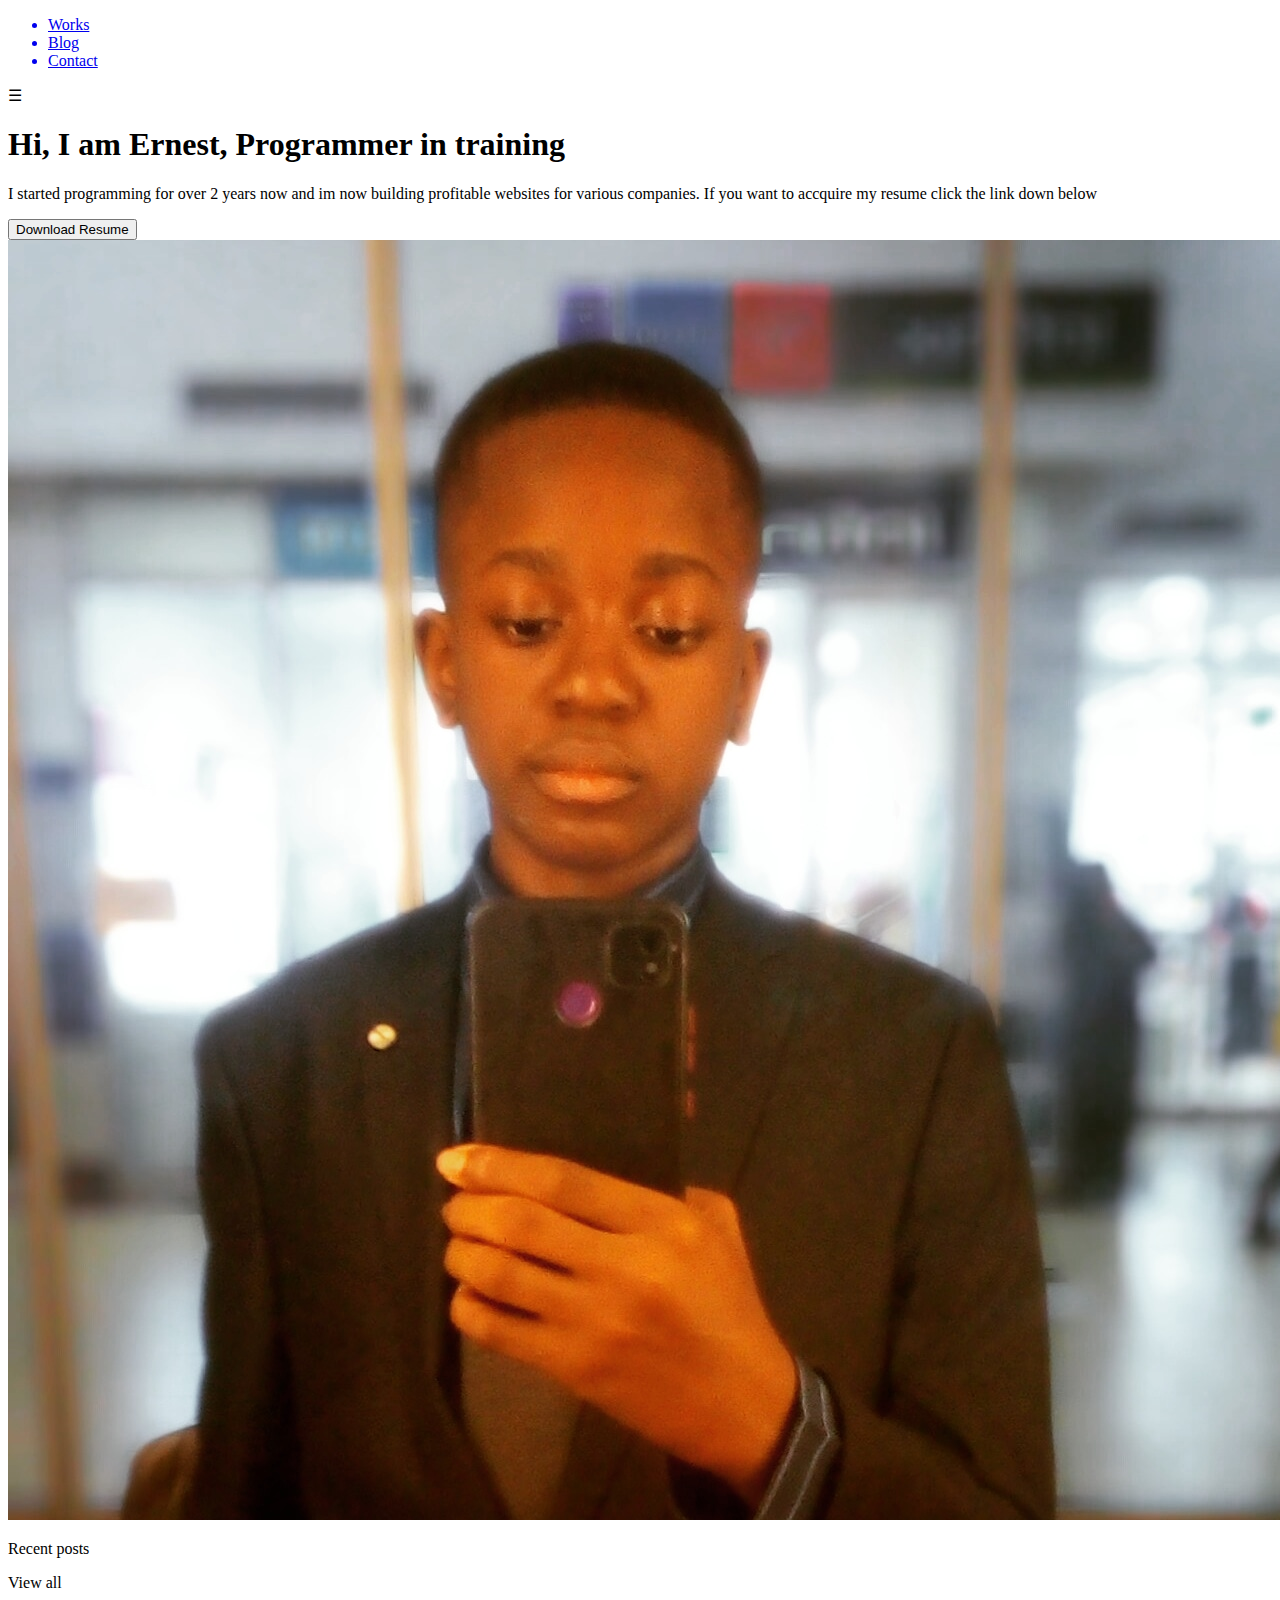
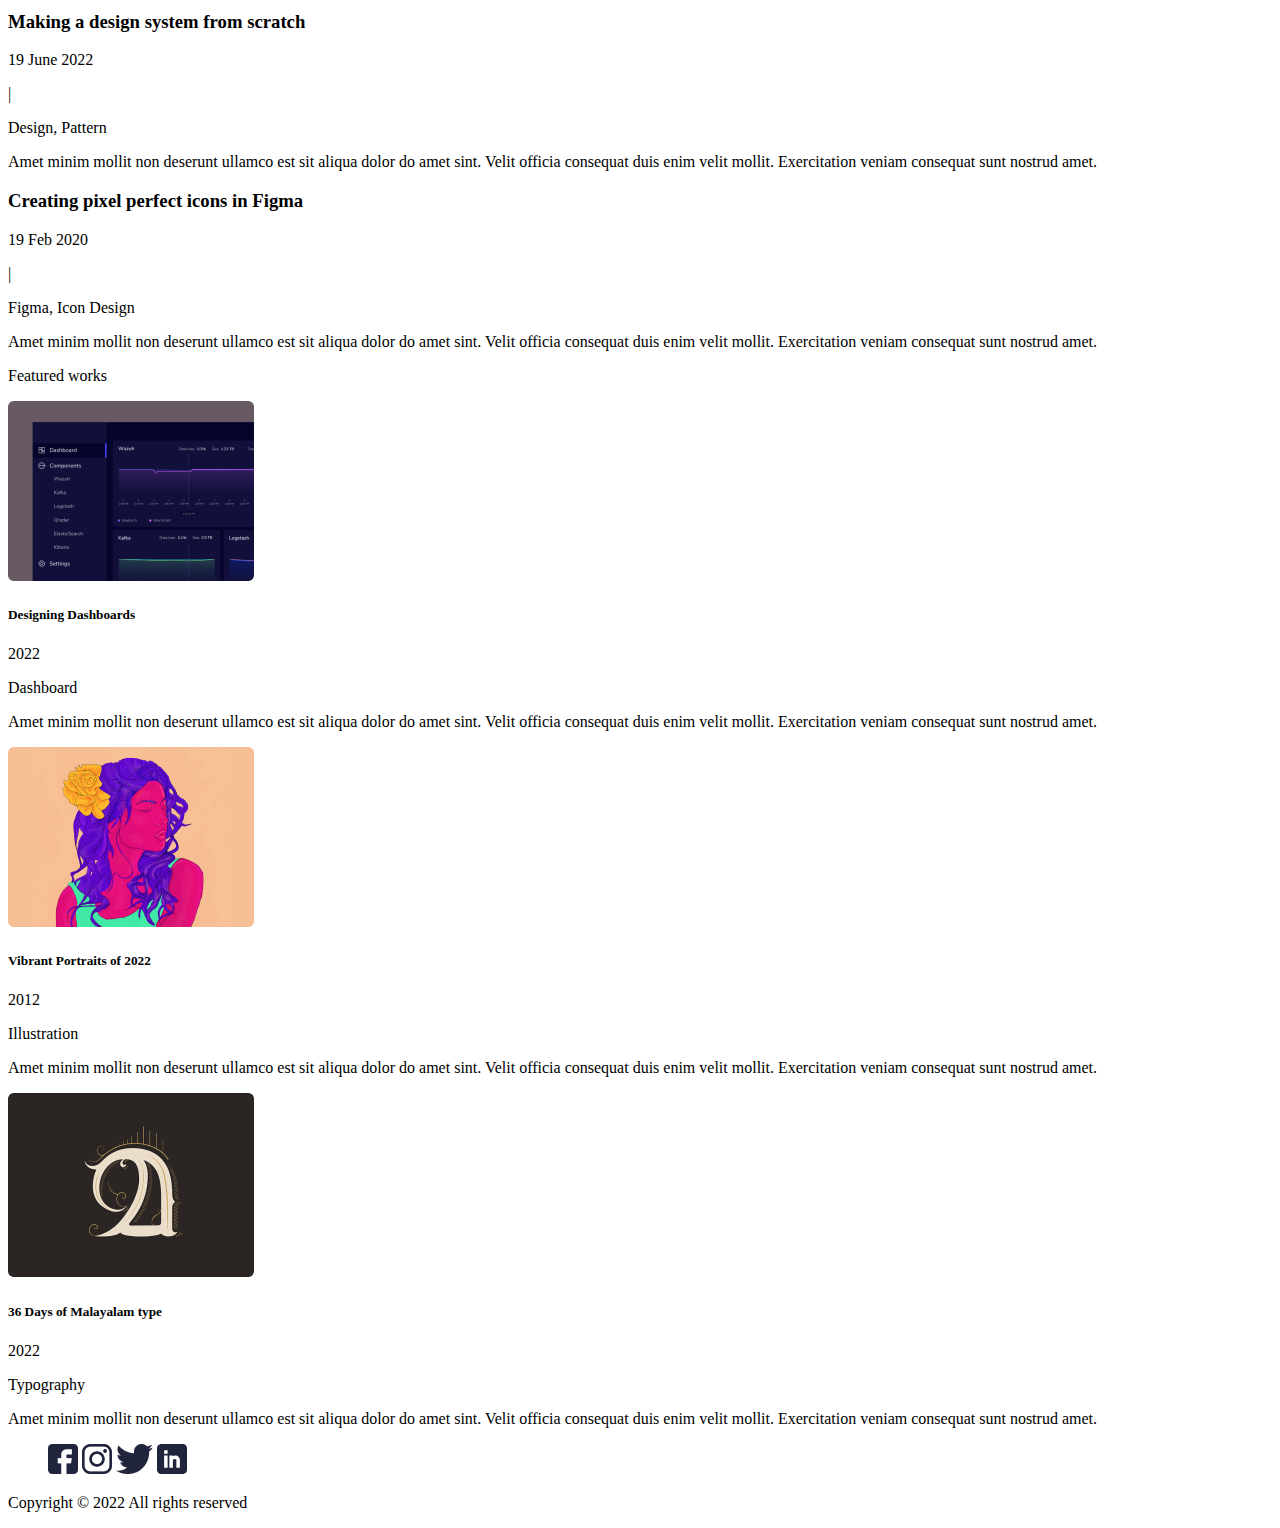
==== index.html @ 5328cf8f "changed name" ====
<!DOCTYPE html>
<html lang="en">

<head>
    <meta charset="utf-8" />
    <link rel="icon" href="%PUBLIC_URL%/favicon.ico" />
    <meta name="viewport" content="width=device-width, initial-scale=1" />
    <meta name="theme-color" content="#000000" />
    <meta name="description" content="" />
    <link rel="stylesheet" href="style.css" />
    <!-- GOOGLE FONT HEEBO   -->

    <link rel="preconnect" href="https://fonts.googleapis.com">
    <link rel="preconnect" href="https://fonts.gstatic.com" crossorigin>
    <link href="https://fonts.googleapis.com/css2?family=Heebo:wght@400;500;600;700&display=swap" rel="stylesheet">

    <title>Teen Devs</title>
    <link rel="shortcut icon" type="image/jpg" href="nesty.jpg"/>
</head>

<body>
    <header class="home-header container">
        <nav>
            <ul class="home-ul">
                <a href="#">
                    <li class="active">Works</li>
                </a>
                <a href="#blog">
                    <li>Blog</li>
                </a>
                <a href="#contact">
                    <li>Contact</li>
                </a>
            </ul>
        </nav>
    </header>

    <div class="hamburger-wrapper">
        <span class="hamburger">☰</span>
    </div>

    <!-- <main class="home-main"> -->

    <section class="sect-one container">
        <div>
            <h1 class="banner-head">Hi, I am Ernest, Programmer in training</h1>
            <p class="banner-p">I started programming for over 2 years now 
                and im now building profitable websites for various companies.
         If you want to accquire my resume click the link down below</p>
            <button id="banner-button">Download Resume</button>
        </div>
        <div>
            <img class="prof-img" src="Me.jpg" alt="profile" />
        </div>
    </section>

    <section class="sect-two">
        <div class="sect-two-head container">
            <p>Recent posts</p>
            <p>View all</p>
        </div>
        <div class="sect-two-wrapper container">
            <div>
                <div>
                    <h3>Making a design system from scratch</h3>
                </div>
                <div class="sect-two-date">
                    <p>19 June 2022</p>
                    <p> | </p>
                    <p>Design, Pattern</p>
                </div>
                <div>
                    <p>Amet minim mollit non deserunt ullamco est sit aliqua dolor do amet sint. Velit officia consequat
                        duis enim velit mollit. Exercitation veniam consequat sunt nostrud amet.</p>
                </div>
            </div>
            <div>
                <div>
                    <h3>Creating pixel perfect icons in Figma</h3>
                </div>
                <div class="sect-two-date">
                    <p>19 Feb 2020 </p>
                    <p> |</p>
                    <p>Figma, Icon Design</p>
                </div>
                <div>
                    <p>Amet minim mollit non deserunt ullamco est sit aliqua dolor do amet sint. Velit officia consequat
                        duis enim velit mollit. Exercitation veniam consequat sunt nostrud amet.</p>
                </div>
            </div>
        </div>
    </section>

    <section id="blog" class="sect-three container">
        <p>Featured works</p>
        <div>
            <div>
                <img class="sect-three-img" src="one.png" alt="dashboard" />
            </div>
            <div>
                <h5>Designing Dashboards</h5>
                <div class="sect-three-date">
                    <p>2022</p>
                    <p>Dashboard</p>
                </div>
                <p>Amet minim mollit non deserunt ullamco est sit aliqua dolor do amet sint. Velit officia consequat
                    duis enim velit mollit. Exercitation veniam consequat sunt nostrud amet.</p>
            </div>
        </div>
        <div>
            <div>
                <img class="sect-three-img" src="two.png" alt="girl" />
            </div>
            <div>
                <h5>Vibrant Portraits of 2022</h5>
                <div class="sect-three-date">
                    <p>2012</p>
                    <p>Illustration</p>
                </div>
                <p>Amet minim mollit non deserunt ullamco est sit aliqua dolor do amet sint. Velit officia consequat
                    duis enim velit mollit. Exercitation veniam consequat sunt nostrud amet.</p>
            </div>
        </div>

        <div>
            <div>
                <img class="sect-three-img" src="three.png" alt="a" />
            </div>
            <div>
                <h5>36 Days of Malayalam type</h5>
                <div class="sect-three-date">
                    <p>2022</p>
                    <p>Typography</p>
                </div>
                <p>Amet minim mollit non deserunt ullamco est sit aliqua dolor do amet sint. Velit officia consequat
                    duis enim velit mollit. Exercitation veniam consequat sunt nostrud amet.</p>
            </div>
        </div>
    </section>

    <!-- </main> -->


    <footer id="contact" class="footer">
        <ul>
            <a href="https://web.facebook.com" target="_blank"><img class="footer-icons" src="fb.png"
                    alt="facebook-icon" /></a>
            <a href="https://www.instagram.com/" target="_blank"><img class="footer-icons" src="insta.png"
                    alt="instagram-icon" /></a>
            <a href="https://twitter.com" target="_blank"><img class="footer-icons" src="twitter.png"
                    alt="twitter-icon" /></a>
            <a href="https://www.linkedin.com" target="_blank"><img class="footer-icons" src="Linkedin.png"
                    alt="linkedin-icon" /></a>
        </ul>

        <p>Copyright &copy; 2022 All rights reserved </p>
    </footer>
    <script src="./app.js" />
    <noscript>You need to enable JavaScript to run this app.</noscript>

</body>

</html>
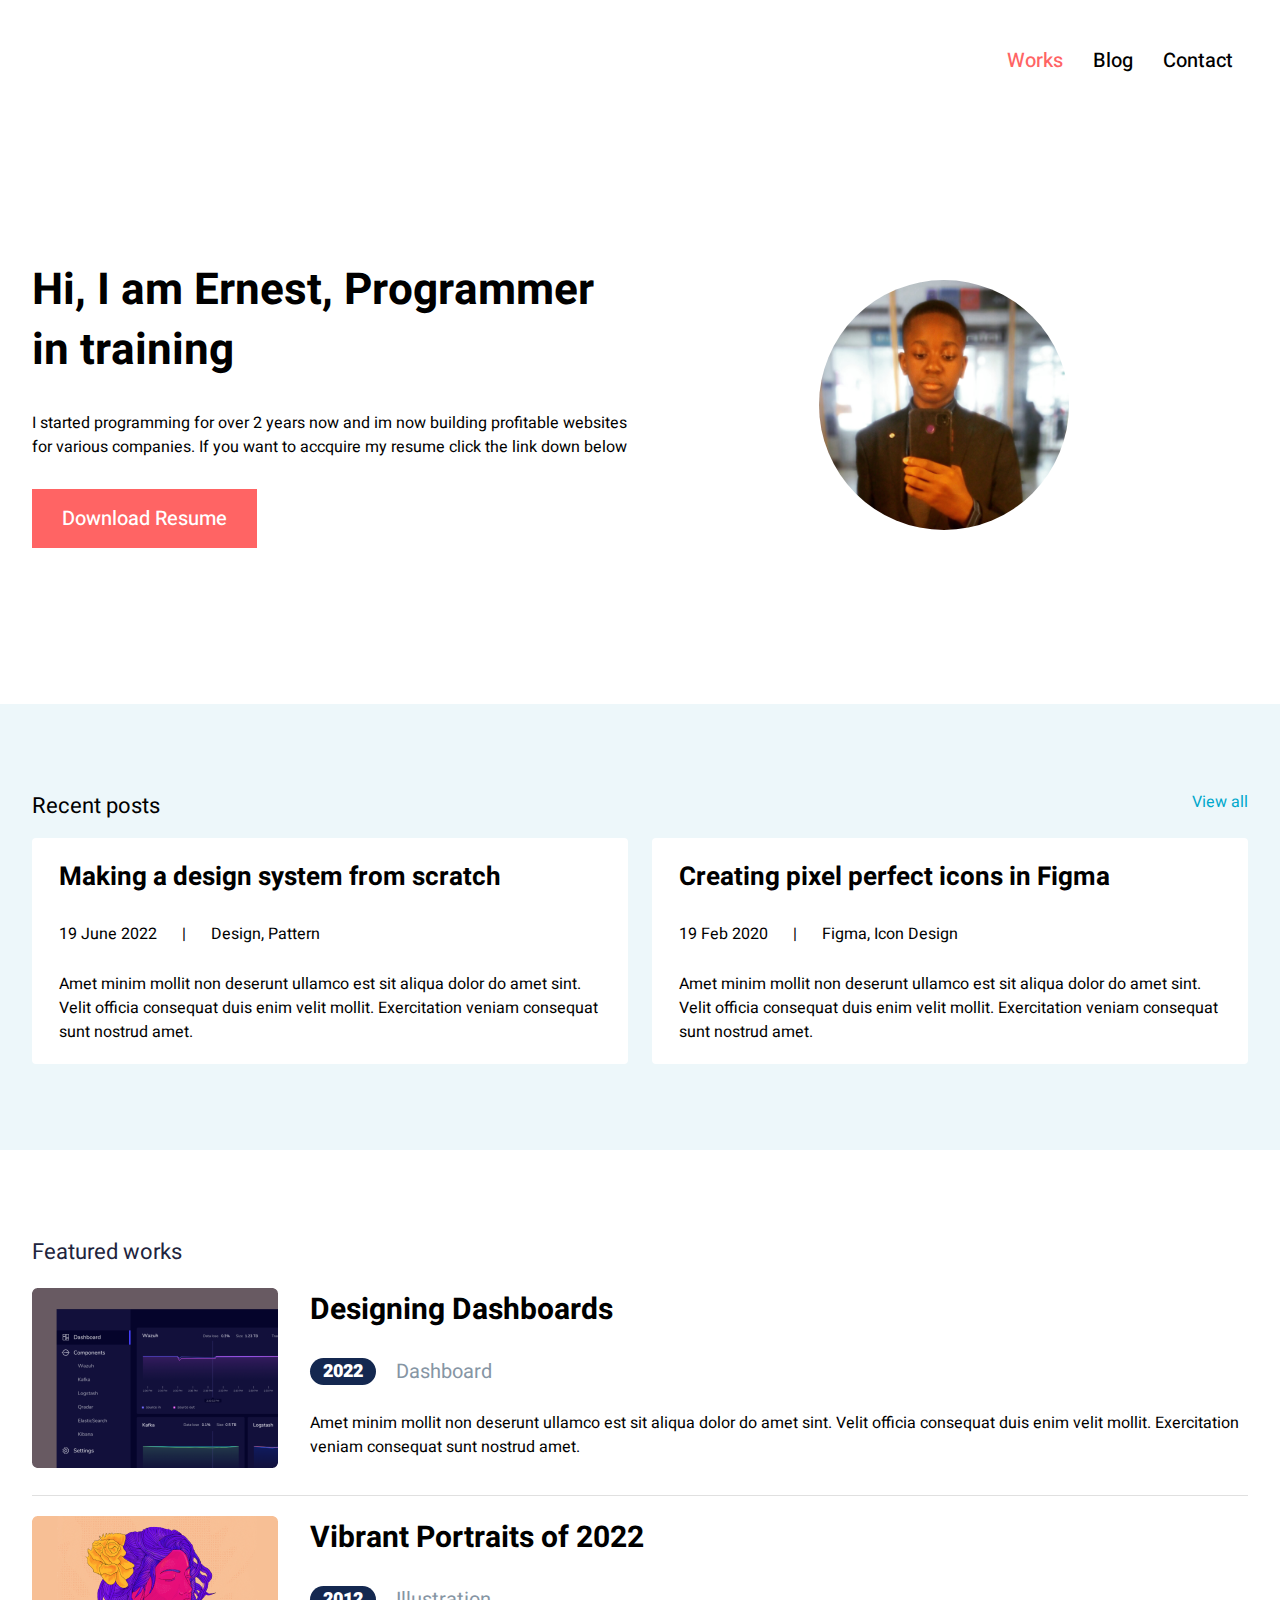
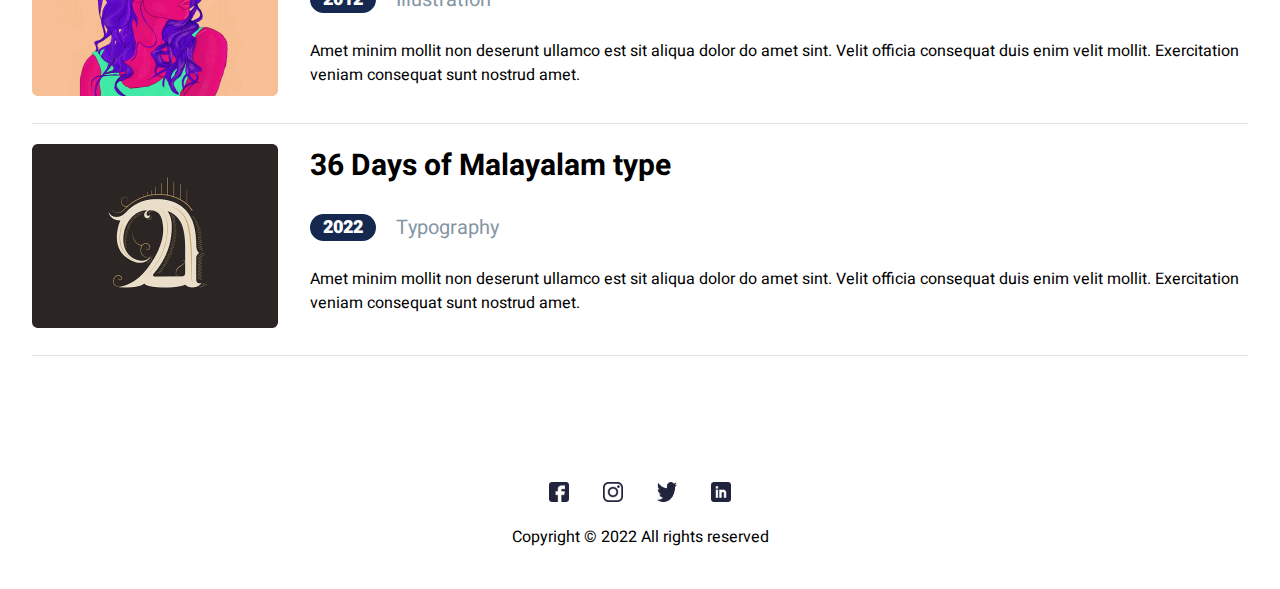
==== commit da8ce9fe: "changes" ====
--- a/index.html
+++ b/index.html
@@ -7,14 +7,14 @@
     <meta name="viewport" content="width=device-width, initial-scale=1" />
     <meta name="theme-color" content="#000000" />
     <meta name="description" content="" />
-    <link rel="stylesheet" href="style.css" />
+    <link rel="stylesheet" href="./hello.css" />
     <!-- GOOGLE FONT HEEBO   -->
 
     <link rel="preconnect" href="https://fonts.googleapis.com">
     <link rel="preconnect" href="https://fonts.gstatic.com" crossorigin>
     <link href="https://fonts.googleapis.com/css2?family=Heebo:wght@400;500;600;700&display=swap" rel="stylesheet">
 
-    <title>Teen Devs</title>
+    <title>My Portfolio</title>
     <link rel="shortcut icon" type="image/jpg" href="nesty.jpg"/>
 </head>
 
@@ -138,9 +138,6 @@
         </div>
     </section>
 
-    <!-- </main> -->
-
-
     <footer id="contact" class="footer">
         <ul>
             <a href="https://web.facebook.com" target="_blank"><img class="footer-icons" src="fb.png"
@@ -155,9 +152,6 @@
 
         <p>Copyright &copy; 2022 All rights reserved </p>
     </footer>
-    <script src="./app.js" />
-    <noscript>You need to enable JavaScript to run this app.</noscript>
 
 </body>
-
-</html>+</html>
--- a/hello.css
+++ b/hello.css
@@ -0,0 +1,380 @@
+html {
+    scroll-behavior: smooth;
+}
+
+body {
+    margin: 0;
+    font-family: -apple-system, BlinkMacSystemFont, 'Segoe UI', 'Roboto', 'Oxygen',
+        'Ubuntu', 'Cantarell', 'Fira Sans', 'Droid Sans', 'Helvetica Neue',
+        sans-serif;
+    font-size: 16px;
+    font-family: 'Heebo', sans-serif;
+    scroll-behavior: smooth;
+}
+
+body * {
+    transition: all 0.3s ease-in-out;
+    box-sizing: border-box;
+    margin: 0;
+    padding: 0;
+}
+
+.container {
+    width: 100%;
+    max-width: 1400px;
+    margin-inline: auto;
+    margin-block: 1rem;
+    padding-inline: 2rem;
+}
+
+#banner-button {
+    cursor: pointer;
+}
+
+#banner-button:hover {
+    background-color: #ff6464ba;
+}
+
+.hamburger {
+    display: none;
+}
+
+.home-header {
+    display: flex;
+    justify-content: end;
+    align-items: center;
+    padding-block: 30px;
+}
+
+.home-ul {
+    display: flex;
+}
+
+.active {
+    color: #FF6464 !important;
+}
+
+.home-ul>a {
+    display: inline;
+    padding: 0 15px;
+    font-size: 1.25rem;
+    font-weight: 500;
+    font-style: normal;
+    color: #000000;
+    list-style: none;
+    text-decoration: none;
+}
+
+.sect-one {
+    background-color: #fff;
+    display: flex;
+    justify-content: space-between;
+    /* padding: 70px 190px; */
+    padding-block: 70px;
+}
+
+.sect-one>div:nth-child(1) {
+    width: 50%;
+    padding: 70px 0;
+}
+
+.sect-one>div:nth-child(2) {
+    width: 50%;
+    display: flex;
+    justify-content: center;
+    align-items: center;
+}
+
+.banner-head {
+    font-size: 44px;
+    font-weight: 700;
+    line-height: 60px;
+    margin: 0;
+}
+
+.sect-one div>p {
+    margin: 30px 0;
+}
+
+.sect-one div>button {
+    background: #FF6464;
+    border-style: none;
+    padding: 15px 30px;
+    color: #fff;
+    font-family: Heebo;
+    font-size: 20px;
+    font-weight: 500;
+    line-height: 29px;
+}
+
+.prof-img {
+    width: 250px;
+    height: 250px;
+    object-fit: contain;
+    border-radius: 50%;
+}
+
+.sect-two {
+    background: #EDF7FA;
+    padding-block: 70px;
+}
+
+.sect-two-head {
+    display: flex;
+    justify-content: space-between;
+}
+
+.sect-two-head p:nth-child(2) {
+    font-style: normal;
+    font-weight: 400;
+    font-size: 16px;
+    line-height: 24px;
+    color: #00A8CC;
+}
+
+.sect-two-head p:nth-child(1) {
+    font-size: 22px;
+}
+
+.sect-two-wrapper {
+    display: flex;
+    justify-content: space-between;
+}
+
+.sect-two-wrapper>div {
+    background-color: #fff;
+    width: 49%;
+    padding: 20px 27px;
+    border-radius: 4px;
+}
+
+.sect-two-wrapper div>div h3 {
+    font-size: 26px;
+    font-weight: 700;
+    line-height: 38px;
+    margin: 0;
+}
+
+.sect-two-date p {
+    margin: 0;
+}
+
+.sect-two-date p:nth-child(even) {
+    padding: 0px 25px;
+}
+
+.sect-two-date {
+    display: flex;
+    margin: 26px 0;
+}
+
+.sect-three {
+    padding-block: 70px;
+}
+
+.sect-three>p {
+    font-family: 'Heebo';
+    font-style: normal;
+    font-weight: 400;
+    font-size: 22px;
+    color: #21243D;
+}
+
+.sect-three>div {
+    display: flex;
+    justify-content: space-between;
+    border-bottom: 1px solid #E0E0E0;
+    padding: 20px 0;
+}
+
+.sect-three>div>div:nth-child(1) {
+    width: auto;
+}
+
+.sect-three>div>div:nth-child(2) {
+    margin-inline-start: 2rem;
+    flex-grow: 1;
+    width: auto;
+}
+
+.sect-three-date {
+    display: flex;
+    align-items: center;
+    padding: 25px 0;
+}
+
+.sect-three>div h5 {
+    font-size: 30px;
+    font-weight: 700;
+    line-height: 44px;
+    margin: 0;
+}
+
+.sect-three>div p {
+    margin: 0;
+}
+
+.sect-three-date>p:nth-child(1) {
+    background: #142850;
+    border-radius: 16px;
+    color: #fff;
+    font-size: 18px;
+    font-weight: 900;
+    padding: 0px 13px;
+    margin-right: 20px;
+}
+
+.sect-three-date>p:nth-child(2) {
+    font-family: 'Heebo';
+    font-style: normal;
+    font-weight: 400;
+    font-size: 20px;
+    line-height: 29px;
+    color: #8695A4;
+}
+
+.footer {
+    display: flex;
+    flex-direction: column;
+    align-items: center;
+    padding: 40px 0;
+}
+
+.footer-icons {
+    margin: 0 15px;
+    width: 20px;
+    height: 20px;
+}
+
+.footer p {
+    margin-top: 1rem;
+}
+
+@media screen and (max-width: 992px) {
+
+    .sect-two-wrapper>div:nth-child(1),
+    .sect-two-wrapper>div:nth-child(2) {
+        margin: 5px 5px;
+    }
+}
+
+@media screen and (max-width: 576px) {
+    .home-header {
+        display: none;
+    }
+
+    .hamburger {
+        display: block;
+    }
+
+    .hamburger-wrapper {
+        display: flex;
+        justify-content: end;
+        width: 97%;
+    }
+
+    .sect-one {
+        flex-wrap: wrap;
+        width: 90%;
+        padding: 0px 0px;
+        margin: auto;
+        text-align: center;
+        position: relative;
+    }
+
+    .sect-one>div:nth-child(1) {
+        width: 100%;
+        padding: 0;
+        margin: 50px 0;
+        position: absolute;
+        top: 270px;
+        right: 0;
+    }
+
+    .sect-one>div:nth-child(2) {
+        width: 100%;
+        padding-top: 30px;
+    }
+
+    .banner-head {
+        font-family: 'Heebo';
+        font-size: 32px;
+        font-weight: 700;
+        line-height: 40px;
+    }
+
+    .sect-one div>p {
+        font-size: 16px;
+        font-weight: 400;
+        line-height: 24px;
+    }
+
+    .sect-one div>button {
+        background: #FF6464;
+        border-style: none;
+        padding: 15px 30px;
+        color: #fff;
+        font-size: 20px;
+        font-weight: 500;
+        border-radius: 2px;
+    }
+
+    .sect-two {
+        width: 100%;
+        padding: 10px 0;
+        margin-top: 390px;
+    }
+
+    .sect-two-wrapper {
+        flex-wrap: wrap;
+        width: 90%;
+        margin: auto;
+    }
+
+    .sect-two-wrapper>div:nth-child(1),
+    .sect-two-wrapper>div:nth-child(2) {
+        width: 100%;
+        margin: 10px 0;
+        border-radius: 4px;
+    }
+
+    .sect-two-wrapper div>div h3 {
+        font-size: 22px;
+    }
+
+    .sect-two-head>p:nth-child(2) {
+        display: none;
+    }
+
+    .sect-two-head {
+        justify-content: center;
+    }
+
+    .sect-three {
+        width: 90%;
+        padding: 0;
+        margin: auto;
+    }
+
+    .sect-three>div {
+        width: 100%;
+        flex-wrap: wrap;
+    }
+
+    .sect-three>div>div:nth-child(1) {
+        width: 100%;
+    }
+
+    .sect-three>div>div:nth-child(2) {
+        margin-inline-start: 0rem;
+    }
+
+    .sect-three-img {
+        width: 100%;
+    }
+
+    .footer {
+        padding-top: 170px;
+    }
+
+}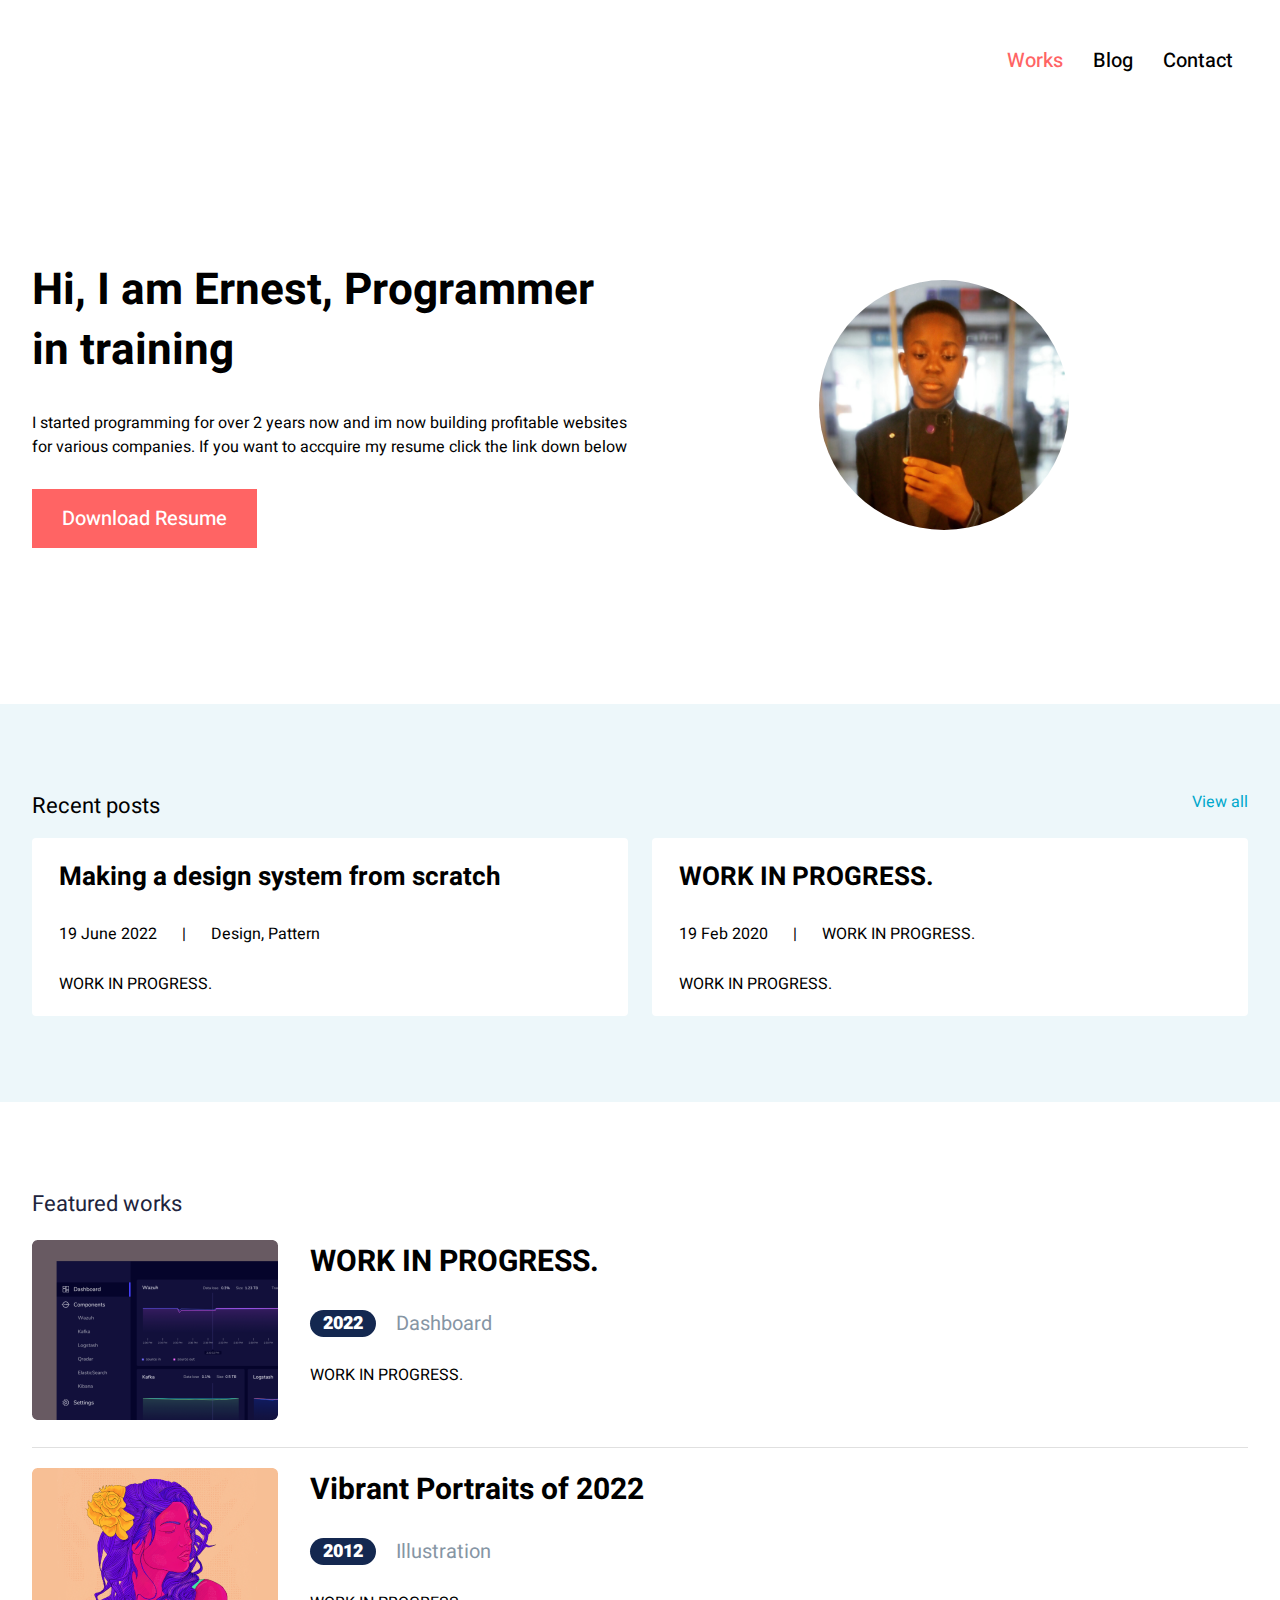
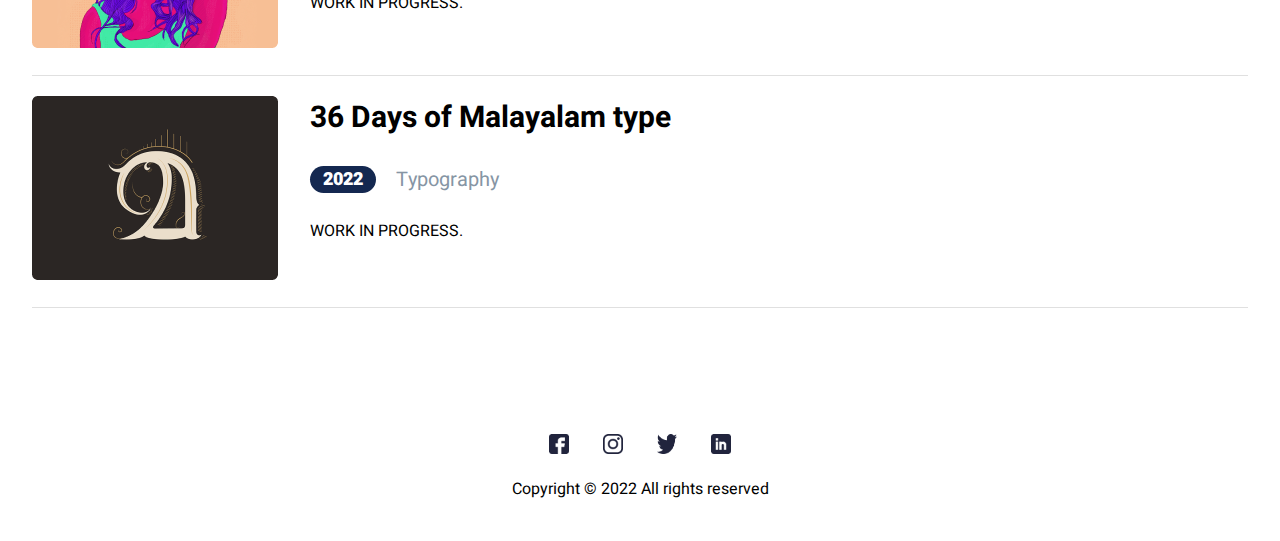
==== commit 72702281: "just changed some things" ====
--- a/index.html
+++ b/index.html
@@ -70,22 +70,20 @@
                     <p>Design, Pattern</p>
                 </div>
                 <div>
-                    <p>Amet minim mollit non deserunt ullamco est sit aliqua dolor do amet sint. Velit officia consequat
-                        duis enim velit mollit. Exercitation veniam consequat sunt nostrud amet.</p>
+                    <p>WORK IN PROGRESS.</p>
                 </div>
             </div>
             <div>
                 <div>
-                    <h3>Creating pixel perfect icons in Figma</h3>
+                    <h3>WORK IN PROGRESS.</h3>
                 </div>
                 <div class="sect-two-date">
                     <p>19 Feb 2020 </p>
                     <p> |</p>
-                    <p>Figma, Icon Design</p>
+                    <p>WORK IN PROGRESS.</p>
                 </div>
                 <div>
-                    <p>Amet minim mollit non deserunt ullamco est sit aliqua dolor do amet sint. Velit officia consequat
-                        duis enim velit mollit. Exercitation veniam consequat sunt nostrud amet.</p>
+                    <p>WORK IN PROGRESS.</p>
                 </div>
             </div>
         </div>
@@ -98,13 +96,12 @@
                 <img class="sect-three-img" src="one.png" alt="dashboard" />
             </div>
             <div>
-                <h5>Designing Dashboards</h5>
+                <h5>WORK IN PROGRESS.</h5>
                 <div class="sect-three-date">
                     <p>2022</p>
                     <p>Dashboard</p>
                 </div>
-                <p>Amet minim mollit non deserunt ullamco est sit aliqua dolor do amet sint. Velit officia consequat
-                    duis enim velit mollit. Exercitation veniam consequat sunt nostrud amet.</p>
+                <p>WORK IN PROGRESS.</p>
             </div>
         </div>
         <div>
@@ -117,8 +114,7 @@
                     <p>2012</p>
                     <p>Illustration</p>
                 </div>
-                <p>Amet minim mollit non deserunt ullamco est sit aliqua dolor do amet sint. Velit officia consequat
-                    duis enim velit mollit. Exercitation veniam consequat sunt nostrud amet.</p>
+                <p>WORK IN PROGRESS.</p>
             </div>
         </div>
 
@@ -132,8 +128,7 @@
                     <p>2022</p>
                     <p>Typography</p>
                 </div>
-                <p>Amet minim mollit non deserunt ullamco est sit aliqua dolor do amet sint. Velit officia consequat
-                    duis enim velit mollit. Exercitation veniam consequat sunt nostrud amet.</p>
+                <p>WORK IN PROGRESS.</p>
             </div>
         </div>
     </section>
